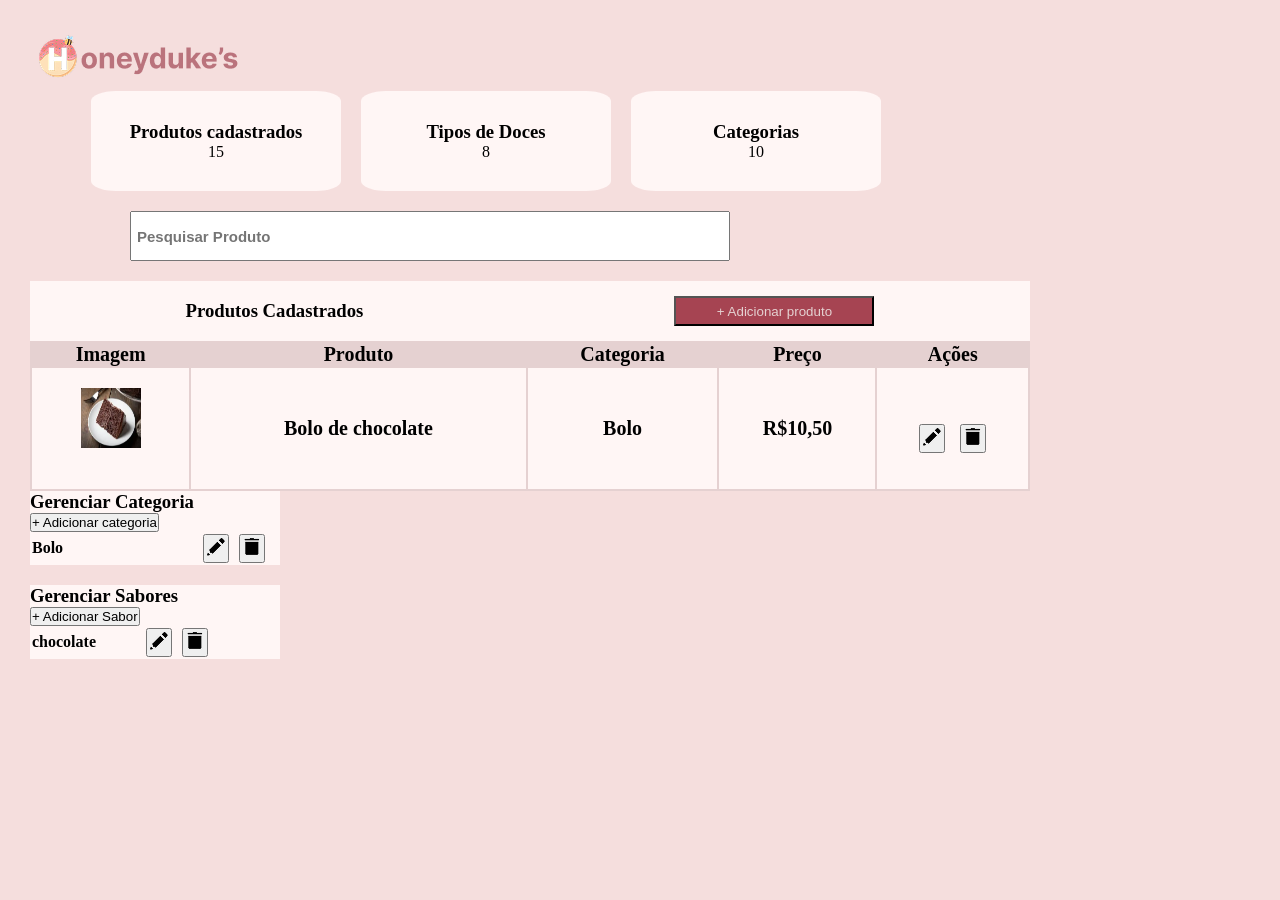
==== index.html @ af279dc4 "Fazendo a tela principal" ====
<!DOCTYPE html>
<html lang="pt_BR">
<head>
    <meta charset="UTF-8">
    <meta name="viewport" content="width=device-width, initial-scale=1.0">
    <title>Doceria-ADM</title>
    <link rel="stylesheet" href="./css/reset.css">
    <link rel="stylesheet" href="./css/style.css">
    <script src="./js/main.js" defer></script>
</head>
<body>
    <header>
        <img src="./img/logo.png" alt="logo_da_loja" class="logo">
    </header>
    <main id="main">

        <div class="container-principal" id="container-principal">

            <div class="card-informacao" id="card-informacao">

                <h3 id="produtos">Produtos cadastrados</h3>

                <span id="qtde-cadastrada">15</span>

            </div>


            <div class="card-informacao" id="card-informacao">

                <h3 id="tipo-doce">Tipos de Doces</h3>

                <span id="qtde-cadastrada">8</span>

            </div>


            <div class="card-informacao" id="card-informacao">

                <h3 id="categoria">Categorias</h3>

                <span id="qtde-cadastrada">10</span>

            </div>

        </div>


        <div class="pesquisa">

            <input type="search" id="doce-pesquisado" class="doce-pesquisado" placeholder="Pesquisar Produto">
       
        </div>
    

        <div class="tabela-produtos">

            <div class="topo-tabela">

                <h3>Produtos Cadastrados</h3>

                <button id="adicionar-produto" class="adicionar-produto">+ Adicionar produto</button>
            
            </div>

            <!---Aqui eu estou fazendo a tabela principal-->
            <div id="tabela-itens" class="tabela-itens">
                <table class="descricao-tabela">
                    <thead>
                        <th scope="col">Imagem</th>
                        <th scope="col">Produto</th>
                        <th scope="col">Categoria</th>
                        <th scope="col">Preço</th>
                        <th scope="col">Ações</th>

                    </thead>
                    <tbody class="itens">
                        <td id="img" class="imagem-doce"><img src="./img/bolo.webp" alt="doces"></td>
                        <td id="nome-produto">Bolo de chocolate</td>
                        <td id="categoria">Bolo</td>
                        <td id="preco">R$10,50</td>
                        <td id="acao" class="btn">
                            <button id="editar"><img src="./img/lapis.png" alt="lapis-para-editar"></button>
                            <button id="deletar"><img src="./img/lixo.png" alt="lixeira-para-deletar"></button>
                        </td>
                    </tbody>
                
                </table>
            </div>

        </div>

        <!---Aqui eu estou fazendo a tabela de categorias-->
        <div class="container-categoria">
            <h3>Gerenciar Categoria</h3>
            <button id="adicionar-categoria" class="adicionar-categoria">+ Adicionar categoria</button>
            <table class="tabela-categoria">
                <tbody class="categoria-itens">
                    <td id="categoria" class="categoria">Bolo</td>
                    <td id="acao-categoria" class="acao-categoria">
                        <div class="btn-categoria">
                            <button id="editar-categoria"><img src="./img/lapis.png" alt="lapis-para-editar"></button>
                            <button id="deletar-categoria"><img src="./img/lixo.png" alt="lixeira-para-deletar"></button>
                        </div>
                    </td>
                </tbody>
            </table>


        </div>



        <!---Aqui eu estou fazendo a tabela de doces-->
        <div class="container-sabor">
            <h3>Gerenciar Sabores</h3>
            <button id="adicionar-sabor" class="adicionar-sabor">+ Adicionar Sabor</button>
            <table class="tabela-sabor">
                <tbody class="sabor-itens">
                    <td id="sabor" class="sabor">chocolate</td>
                    <td id="acao-sabor" class="acao-sabor">
                        <div class="btn-sabor">
                            <button id="editar-sabor"><img src="./img/lapis.png" alt="lapis-para-editar"></button>
                            <button id="deletar-sabor"><img src="./img/lixo.png" alt="lixeira-para-deletar"></button>
                        </div>
                    </td>
                </tbody>
            </table>


        </div>


    </main>
    
</body>
</html>
---- css/style.css ----
body{
    padding: 30px;
    background-color: #F5DEDD;
}


.container-principal{
    display: flex;
    gap: 20px;
    margin-left: 5%;
}

.card-informacao{
    display: flex;
    flex-direction: column;
    justify-content: center;
    align-items: center;
    background-color: #FFF6F5;
    border-radius: 10%;
    width: 250px;
    height: 100px;
}

.pesquisa{
    margin-top: 20px;
    display: flex;
    align-items: center;
    justify-content: center;
    width: 800px;
    gap: 20px;
    padding-bottom:20px ;
}

.doce-pesquisado{
    display: flex;
    font-size: 15px;
    font-weight: bold;
    color: #C78E89;
    padding: 5px;
    width: 600px;
    height: 50px;
}

.adicionar-produto{
    width: 200px;
    height: 30px;
    color: #E5D1D1;
    background-color: #A64452;
}

.tabela-produtos{
    display: flex;
    flex-direction: column;
    
    width: 1000px;
    height: auto;
    background-color: #FFF6F5;
}

.topo-tabela{
    display: flex;
    align-items: center;
    justify-content: space-around;
    width: 100%;
    height: 60px;
    
}

.descricao-tabela{
    width: 100%;
    font-size: 20px;
    font-weight: bold;
    justify-content: center;
    background-color: #E5D1D1;
}

.imagem-doce{
    display: flex;
    align-items: center;
    justify-content: center;
    width: 100%;
    height: 100px;
    
}

.imagem-doce img{
    width: 60px;
    height: 60px;
}

.itens{
    text-align: center;
    justify-content: center;
    background-color: #FFF6F5;
}

.btn{
    display: flex;
    justify-content: center;
    gap: 15px;
    align-items: center;
    height: 100px;

}

.container-categoria{
    background-color: #FFF6F5;
    width: 250px;
    height: auto;
}

.tabela-categoria{
    width: 100%;
    display: flex;
    flex-direction: column;
}

.categoria-itens{
    width: 100%;
    display: flex;
}

.categoria{
    padding-right: 100px;
    font-weight: bold;
}

.btn-categoria{
    width: 100px;
    display: flex;
    justify-content: end;
    gap: 10px;
}


/* vou separar os css */

.container-sabor{
    margin-top: 20px;
    background-color: #FFF6F5;
    width: 250px;
    height: auto;
}

.tabela-sabor{
    width: 100%;
    display: flex;
    flex-direction: column;
}

.sabor-itens{
    width: 100%;
    display: flex;
}

.sabor{
    padding-right: 100px;
    font-weight: bold;
}

.btn-sabor{
    width: 10px;
    display: flex;
    justify-content: end;
    gap: 10px;
}
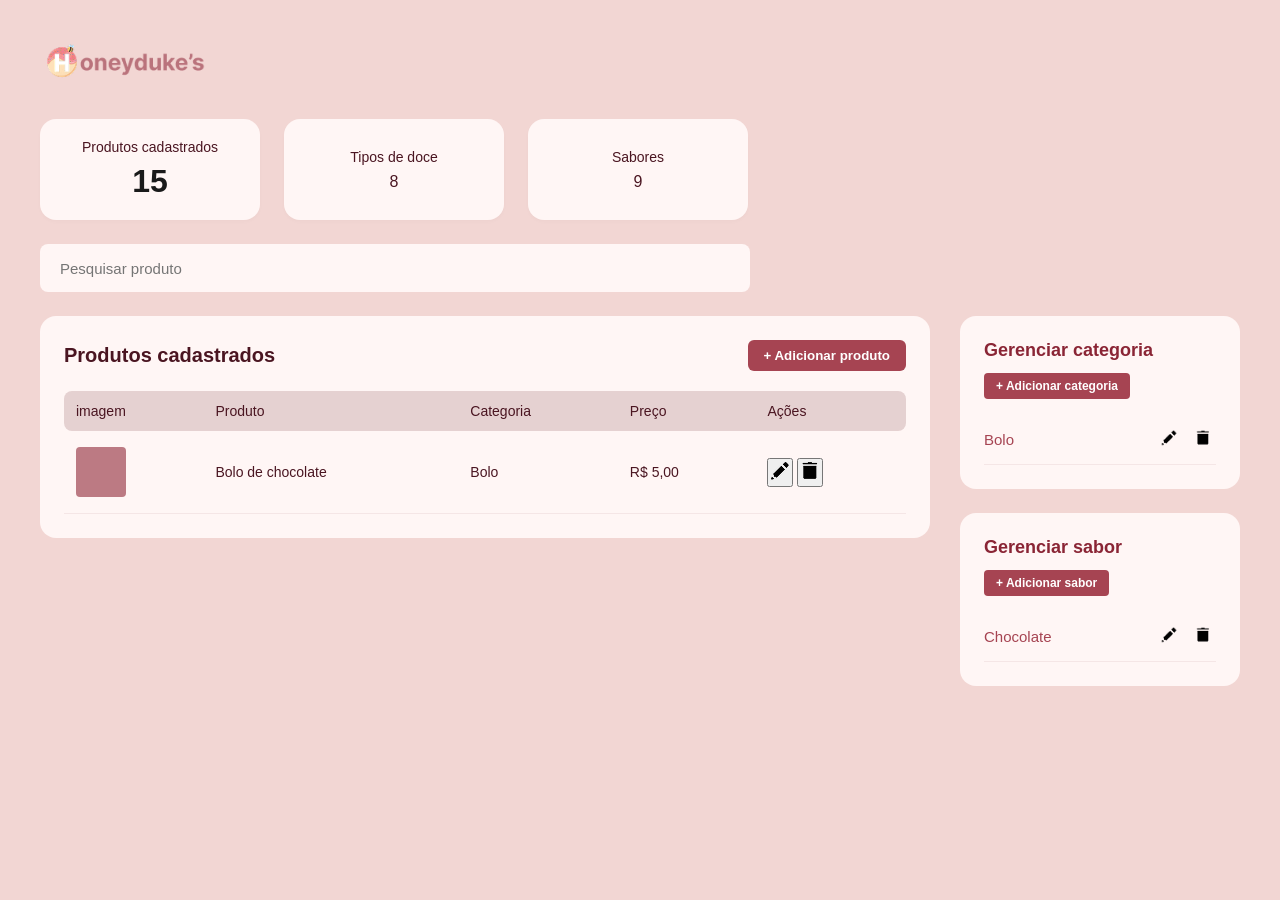
==== commit f1cecd03: "Estilizando a tela principal" ====
--- a/index.html
+++ b/index.html
@@ -12,125 +12,93 @@
     <header>
         <img src="./img/logo.png" alt="logo_da_loja" class="logo">
     </header>
+    
     <main id="main">
+        <div class="container-principal">
+            <div class="card-informacao">
+                <h3>Produtos cadastrados</h3>
+                <span id="qtde-cadastrada" class="qtde-cadastrada">15</span>
+            </div>
+            <div class="card-informacao">
+                <h3>Tipos de doce</h3>
+                <span id="qtde-tipos" class="qtde-categoria">8</span>
+            </div>
+            <div class="card-informacao">
+                <h3>Sabores</h3>
+                <span id="qtde-sabores" class="qtde-sabor">9</span>
+            </div>
+        </div>
 
-        <div class="container-principal" id="container-principal">
+        <div class="pesquisa">
+            <input type="search" id="doce-pesquisado" class="doce-pesquisado" placeholder="Pesquisar produto">
+        </div>
+        
+        <div class="conteudo-layout">
+            
+            <div class="tabela-produtos">
 
-            <div class="card-informacao" id="card-informacao">
+                <div class="topo-tabela">
+                    <h3>Produtos cadastrados</h3>
+                    <button class="adicionar-produto">+ Adicionar produto</button>
+                </div>
 
-                <h3 id="produtos">Produtos cadastrados</h3>
-
-                <span id="qtde-cadastrada">15</span>
-
+                <div class="tabela-itens">
+                    <table class="descricao-tabela">
+                        <thead>
+                            <tr>
+                                <th scope="col">imagem</th>
+                                <th scope="col">Produto</th>
+                                <th scope="col">Categoria</th>
+                                <th scope="col">Preço</th>
+                                <th scope="col">Ações</th>
+                            </tr>
+                        </thead>
+                        <tbody>
+                            <tr class="itens">
+                                <td class="imagem-doce"><div class="placeholder-img"></div></td>
+                                <td class="nome-produto">Bolo de chocolate</td>
+                                <td class="categoria-td">Bolo</td>
+                                <td class="preco">R$ 5,00</td>
+                                <td class="btn">
+                                    <button id="editar-doce"><img src="./img/lapis.png" alt="editar"></button>
+                                    <button id="deletar-doce"><img src="./img/lixo.png" alt="deletar"></button>
+                                </td>
+                            </tr>
+                        </tbody>
+                    </table>
+                </div>
             </div>
 
+            <div class="barra-lateral">
+                
+                <div class="card-gerenciar">
+                    <h3>Gerenciar categoria</h3>
+                    <button class="btn-adicionar-mini" id="adicionar-categoria">+ Adicionar categoria</button>
+                    <ul class="lista-gerenciar">
+                        <li>
+                            <span>Bolo</span>
+                            <div class="acoes-mini">
+                                <button id="editar-categoria"><img src="./img/lapis.png" alt="editar"></button>
+                                <button id="deletar-categoria"><img src="./img/lixo.png" alt="deletar"></button>
+                            </div>
+                        </li>
+                    </ul>
+                </div>
 
-            <div class="card-informacao" id="card-informacao">
+                <div class="card-gerenciar" id="card-sabor">
+                    <h3>Gerenciar sabor</h3>
+                    <button class="btn-adicionar-mini" id="adicionar-sabor">+ Adicionar sabor</button>
+                    <ul class="lista-gerenciar">
+                        <li>
+                            <span>Chocolate</span>
+                            <div class="acoes-mini">
+                                <button id="editar-sabor"><img src="./img/lapis.png" alt="editar"></button>
+                                <button id="deletar-sabor"><img src="./img/lixo.png" alt="deletar"></button>
+                            </div>
+                        </li>
+                    </ul>
+                </div>
 
-                <h3 id="tipo-doce">Tipos de Doces</h3>
-
-                <span id="qtde-cadastrada">8</span>
-
-            </div>
-
-
-            <div class="card-informacao" id="card-informacao">
-
-                <h3 id="categoria">Categorias</h3>
-
-                <span id="qtde-cadastrada">10</span>
-
-            </div>
-
-        </div>
-
-
-        <div class="pesquisa">
-
-            <input type="search" id="doce-pesquisado" class="doce-pesquisado" placeholder="Pesquisar Produto">
-       
-        </div>
-    
-
-        <div class="tabela-produtos">
-
-            <div class="topo-tabela">
-
-                <h3>Produtos Cadastrados</h3>
-
-                <button id="adicionar-produto" class="adicionar-produto">+ Adicionar produto</button>
-            
-            </div>
-
-            <!---Aqui eu estou fazendo a tabela principal-->
-            <div id="tabela-itens" class="tabela-itens">
-                <table class="descricao-tabela">
-                    <thead>
-                        <th scope="col">Imagem</th>
-                        <th scope="col">Produto</th>
-                        <th scope="col">Categoria</th>
-                        <th scope="col">Preço</th>
-                        <th scope="col">Ações</th>
-
-                    </thead>
-                    <tbody class="itens">
-                        <td id="img" class="imagem-doce"><img src="./img/bolo.webp" alt="doces"></td>
-                        <td id="nome-produto">Bolo de chocolate</td>
-                        <td id="categoria">Bolo</td>
-                        <td id="preco">R$10,50</td>
-                        <td id="acao" class="btn">
-                            <button id="editar"><img src="./img/lapis.png" alt="lapis-para-editar"></button>
-                            <button id="deletar"><img src="./img/lixo.png" alt="lixeira-para-deletar"></button>
-                        </td>
-                    </tbody>
-                
-                </table>
-            </div>
-
-        </div>
-
-        <!---Aqui eu estou fazendo a tabela de categorias-->
-        <div class="container-categoria">
-            <h3>Gerenciar Categoria</h3>
-            <button id="adicionar-categoria" class="adicionar-categoria">+ Adicionar categoria</button>
-            <table class="tabela-categoria">
-                <tbody class="categoria-itens">
-                    <td id="categoria" class="categoria">Bolo</td>
-                    <td id="acao-categoria" class="acao-categoria">
-                        <div class="btn-categoria">
-                            <button id="editar-categoria"><img src="./img/lapis.png" alt="lapis-para-editar"></button>
-                            <button id="deletar-categoria"><img src="./img/lixo.png" alt="lixeira-para-deletar"></button>
-                        </div>
-                    </td>
-                </tbody>
-            </table>
-
-
-        </div>
-
-
-
-        <!---Aqui eu estou fazendo a tabela de doces-->
-        <div class="container-sabor">
-            <h3>Gerenciar Sabores</h3>
-            <button id="adicionar-sabor" class="adicionar-sabor">+ Adicionar Sabor</button>
-            <table class="tabela-sabor">
-                <tbody class="sabor-itens">
-                    <td id="sabor" class="sabor">chocolate</td>
-                    <td id="acao-sabor" class="acao-sabor">
-                        <div class="btn-sabor">
-                            <button id="editar-sabor"><img src="./img/lapis.png" alt="lapis-para-editar"></button>
-                            <button id="deletar-sabor"><img src="./img/lixo.png" alt="lixeira-para-deletar"></button>
-                        </div>
-                    </td>
-                </tbody>
-            </table>
-
-
-        </div>
-
-
-    </main>
-    
+            </div> </div> </main>
 </body>
 </html>
--- a/css/style.css
+++ b/css/style.css
@@ -1,166 +1,211 @@
-body{
-    padding: 30px;
-    background-color: #F5DEDD;
-}
-
-
-.container-principal{
-    display: flex;
-    gap: 20px;
-    margin-left: 5%;
-}
-
-.card-informacao{
+/* Configurações Gerais e Tipografia */
+body {
+    padding: 40px;
+    background-color: #F2D6D3;
+    font-family: sans-serif; 
+    color: #4A1521; 
+}
+
+.logo {
+    margin-bottom: 30px;
+    height: 45px;
+}
+
+
+.container-principal {
+    display: flex;
+    gap: 24px;
+    margin-bottom: 24px;
+}
+
+.card-informacao {
     display: flex;
     flex-direction: column;
     justify-content: center;
     align-items: center;
     background-color: #FFF6F5;
-    border-radius: 10%;
-    width: 250px;
-    height: 100px;
-}
-
-.pesquisa{
-    margin-top: 20px;
+    border-radius: 16px;
+    width: 220px;
+    padding: 20px;
+    box-shadow: 0px 2px 4px rgba(0,0,0,0.02);
+}
+
+.card-informacao h3 {
+    font-size: 14px;
+    color: #4A1521;
+    margin-bottom: 8px;
+    font-weight: 500;
+}
+
+.card-informacao .qtde-cadastrada {
+    font-size: 32px;
+    font-weight: bold;
+    color: #1A1A1A;
+}
+
+
+.pesquisa {
+    margin-bottom: 24px;
+}
+
+.doce-pesquisado {
+    font-size: 15px;
+    color: #C78E89;
+    padding: 12px 20px;
+    width: 100%;
+    max-width: 710px;
+    height: 48px;
+    border: none;
+    border-radius: 8px;
+    background-color: #FFF6F5;
+    box-sizing: border-box;
+}
+
+
+.conteudo-layout {
+    display: flex;
+    gap: 30px;
+    align-items: flex-start;
+}
+
+
+.tabela-produtos {
+    flex: 1;
+    background-color: #FFF6F5;
+    border-radius: 16px;
+    padding: 24px;
+    box-sizing: border-box;
+}
+
+.topo-tabela {
     display: flex;
     align-items: center;
-    justify-content: center;
-    width: 800px;
-    gap: 20px;
-    padding-bottom:20px ;
-}
-
-.doce-pesquisado{
-    display: flex;
+    justify-content: space-between;
+    margin-bottom: 20px;
+}
+
+.topo-tabela h3 {
+    font-size: 20px;
+    font-weight: bold;
+    color: #4A1521;
+}
+
+
+.adicionar-produto {
+    padding: 8px 16px;
+    color: #FFFFFF;
+    background-color: #A64452;
+    border: none;
+    border-radius: 6px;
+    font-weight: bold;
+    cursor: pointer;
+}
+
+
+.descricao-tabela {
+    width: 100%;
+    border-collapse: collapse;
+}
+
+.descricao-tabela thead th {
+    background-color: #E5D1D1;
+    color: #4A1521;
+    text-align: left;
+    padding: 12px;
+    font-size: 14px;
+    font-weight: 500;
+}
+
+.descricao-tabela thead th:first-child {
+    border-top-left-radius: 8px;
+    border-bottom-left-radius: 8px;
+}
+.descricao-tabela thead th:last-child {
+    border-top-right-radius: 8px;
+    border-bottom-right-radius: 8px;
+}
+
+.itens td {
+    padding: 16px 12px;
+    border-bottom: 1px solid #F5E6E6;
+    color: #4A1521;
+    font-size: 14px;
+    vertical-align: middle;
+}
+
+
+.placeholder-img {
+    width: 50px;
+    height: 50px;
+    background-color: #BC7A83;
+    border-radius: 4px;
+}
+
+
+.btn-acao, .acoes-mini button {
+    background: none;
+    border: none;
+    cursor: pointer;
+    padding: 4px;
+}
+
+.btn-acao img, .acoes-mini img {
+    width: 18px;
+    height: 18px;
+}
+
+
+.barra-lateral {
+    display: flex;
+    flex-direction: column;
+    gap: 24px;
+    width: 280px;
+}
+
+.card-gerenciar {
+    background-color: #FFF6F5;
+    border-radius: 16px;
+    padding: 24px;
+    box-sizing: border-box;
+}
+
+.card-gerenciar h3 {
+    font-size: 18px;
+    color: #8A2535;
+    font-weight: bold;
+    margin-bottom: 12px;
+}
+
+.btn-adicionar-mini {
+    background-color: #A64452;
+    color: white;
+    border: none;
+    padding: 6px 12px;
+    border-radius: 4px;
+    font-size: 12px;
+    font-weight: bold;
+    cursor: pointer;
+    margin-bottom: 16px;
+}
+
+
+.lista-gerenciar {
+    list-style: none;
+    padding: 0;
+    margin: 0;
+}
+
+.lista-gerenciar li {
+    display: flex;
+    justify-content: space-between;
+    align-items: center;
+    padding: 10px 0;
+    border-bottom: 1px solid #F5E6E6;
+    color: #A64452;
     font-size: 15px;
-    font-weight: bold;
-    color: #C78E89;
-    padding: 5px;
-    width: 600px;
-    height: 50px;
-}
-
-.adicionar-produto{
-    width: 200px;
-    height: 30px;
-    color: #E5D1D1;
-    background-color: #A64452;
-}
-
-.tabela-produtos{
-    display: flex;
-    flex-direction: column;
-    
-    width: 1000px;
-    height: auto;
-    background-color: #FFF6F5;
-}
-
-.topo-tabela{
-    display: flex;
-    align-items: center;
-    justify-content: space-around;
-    width: 100%;
-    height: 60px;
-    
-}
-
-.descricao-tabela{
-    width: 100%;
-    font-size: 20px;
-    font-weight: bold;
-    justify-content: center;
-    background-color: #E5D1D1;
-}
-
-.imagem-doce{
-    display: flex;
-    align-items: center;
-    justify-content: center;
-    width: 100%;
-    height: 100px;
-    
-}
-
-.imagem-doce img{
-    width: 60px;
-    height: 60px;
-}
-
-.itens{
-    text-align: center;
-    justify-content: center;
-    background-color: #FFF6F5;
-}
-
-.btn{
-    display: flex;
-    justify-content: center;
-    gap: 15px;
-    align-items: center;
-    height: 100px;
-
-}
-
-.container-categoria{
-    background-color: #FFF6F5;
-    width: 250px;
-    height: auto;
-}
-
-.tabela-categoria{
-    width: 100%;
-    display: flex;
-    flex-direction: column;
-}
-
-.categoria-itens{
-    width: 100%;
-    display: flex;
-}
-
-.categoria{
-    padding-right: 100px;
-    font-weight: bold;
-}
-
-.btn-categoria{
-    width: 100px;
-    display: flex;
-    justify-content: end;
-    gap: 10px;
-}
-
-
-/* vou separar os css */
-
-.container-sabor{
-    margin-top: 20px;
-    background-color: #FFF6F5;
-    width: 250px;
-    height: auto;
-}
-
-.tabela-sabor{
-    width: 100%;
-    display: flex;
-    flex-direction: column;
-}
-
-.sabor-itens{
-    width: 100%;
-    display: flex;
-}
-
-.sabor{
-    padding-right: 100px;
-    font-weight: bold;
-}
-
-.btn-sabor{
-    width: 10px;
-    display: flex;
-    justify-content: end;
-    gap: 10px;
+}
+
+.acoes-mini {
+    display: flex;
+    gap: 8px;
 }
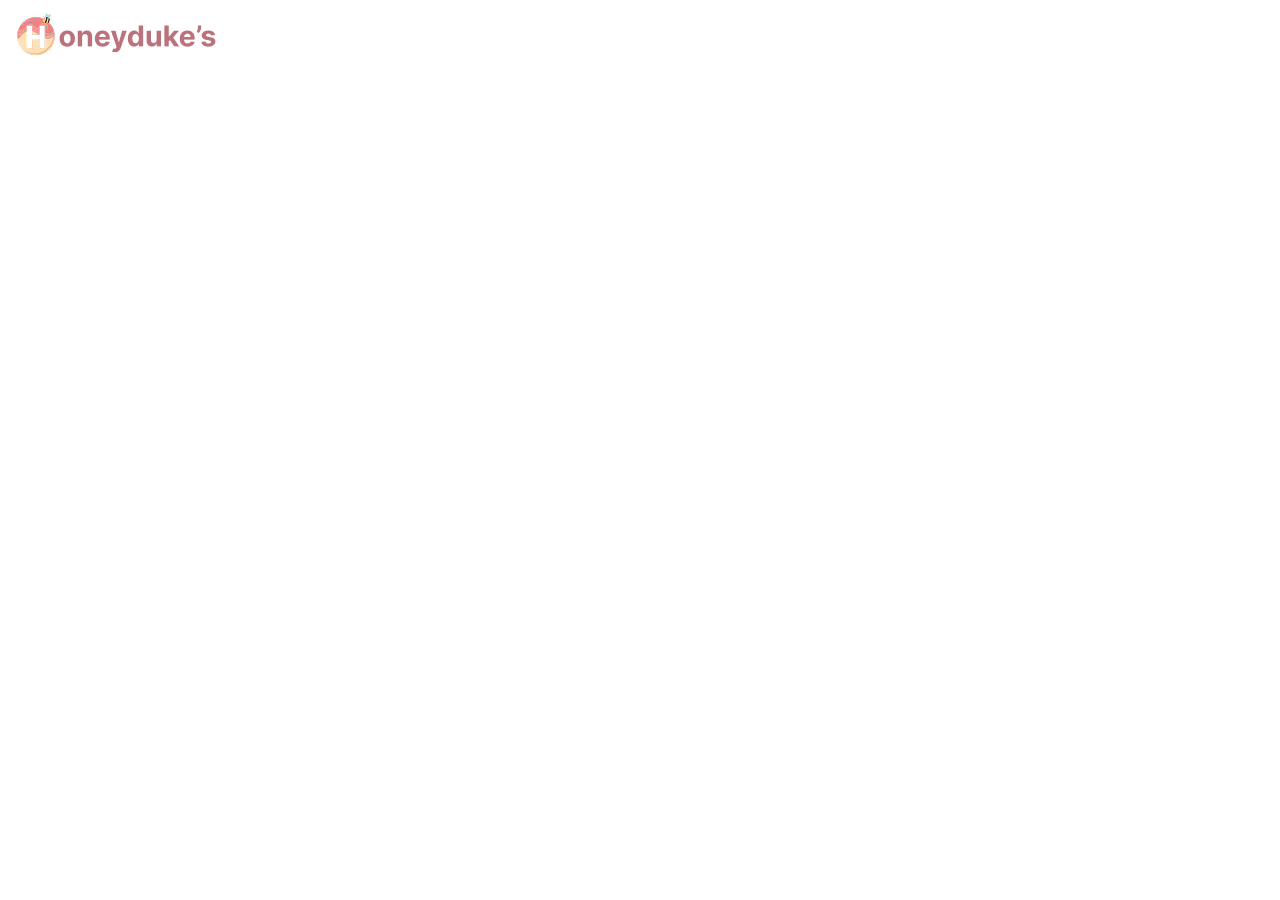
==== commit fb48ad49: "teste" ====
--- a/index.html
+++ b/index.html
@@ -1,104 +1,17 @@
 <!DOCTYPE html>
-<html lang="pt_BR">
+<html lang="pt-BR">
 <head>
     <meta charset="UTF-8">
     <meta name="viewport" content="width=device-width, initial-scale=1.0">
     <title>Doceria-ADM</title>
-    <link rel="stylesheet" href="./css/reset.css">
-    <link rel="stylesheet" href="./css/style.css">
-    <script src="./js/main.js" defer></script>
 </head>
 <body>
     <header>
-        <img src="./img/logo.png" alt="logo_da_loja" class="logo">
+        <img src="./img/logo.png" alt="logo">
     </header>
-    
-    <main id="main">
-        <div class="container-principal">
-            <div class="card-informacao">
-                <h3>Produtos cadastrados</h3>
-                <span id="qtde-cadastrada" class="qtde-cadastrada">15</span>
-            </div>
-            <div class="card-informacao">
-                <h3>Tipos de doce</h3>
-                <span id="qtde-tipos" class="qtde-categoria">8</span>
-            </div>
-            <div class="card-informacao">
-                <h3>Sabores</h3>
-                <span id="qtde-sabores" class="qtde-sabor">9</span>
-            </div>
-        </div>
+    <main>
 
-        <div class="pesquisa">
-            <input type="search" id="doce-pesquisado" class="doce-pesquisado" placeholder="Pesquisar produto">
-        </div>
         
-        <div class="conteudo-layout">
-            
-            <div class="tabela-produtos">
-
-                <div class="topo-tabela">
-                    <h3>Produtos cadastrados</h3>
-                    <button class="adicionar-produto">+ Adicionar produto</button>
-                </div>
-
-                <div class="tabela-itens">
-                    <table class="descricao-tabela">
-                        <thead>
-                            <tr>
-                                <th scope="col">imagem</th>
-                                <th scope="col">Produto</th>
-                                <th scope="col">Categoria</th>
-                                <th scope="col">Preço</th>
-                                <th scope="col">Ações</th>
-                            </tr>
-                        </thead>
-                        <tbody>
-                            <tr class="itens">
-                                <td class="imagem-doce"><div class="placeholder-img"></div></td>
-                                <td class="nome-produto">Bolo de chocolate</td>
-                                <td class="categoria-td">Bolo</td>
-                                <td class="preco">R$ 5,00</td>
-                                <td class="btn">
-                                    <button id="editar-doce"><img src="./img/lapis.png" alt="editar"></button>
-                                    <button id="deletar-doce"><img src="./img/lixo.png" alt="deletar"></button>
-                                </td>
-                            </tr>
-                        </tbody>
-                    </table>
-                </div>
-            </div>
-
-            <div class="barra-lateral">
-                
-                <div class="card-gerenciar">
-                    <h3>Gerenciar categoria</h3>
-                    <button class="btn-adicionar-mini" id="adicionar-categoria">+ Adicionar categoria</button>
-                    <ul class="lista-gerenciar">
-                        <li>
-                            <span>Bolo</span>
-                            <div class="acoes-mini">
-                                <button id="editar-categoria"><img src="./img/lapis.png" alt="editar"></button>
-                                <button id="deletar-categoria"><img src="./img/lixo.png" alt="deletar"></button>
-                            </div>
-                        </li>
-                    </ul>
-                </div>
-
-                <div class="card-gerenciar" id="card-sabor">
-                    <h3>Gerenciar sabor</h3>
-                    <button class="btn-adicionar-mini" id="adicionar-sabor">+ Adicionar sabor</button>
-                    <ul class="lista-gerenciar">
-                        <li>
-                            <span>Chocolate</span>
-                            <div class="acoes-mini">
-                                <button id="editar-sabor"><img src="./img/lapis.png" alt="editar"></button>
-                                <button id="deletar-sabor"><img src="./img/lixo.png" alt="deletar"></button>
-                            </div>
-                        </li>
-                    </ul>
-                </div>
-
-            </div> </div> </main>
+    </main>
 </body>
 </html>
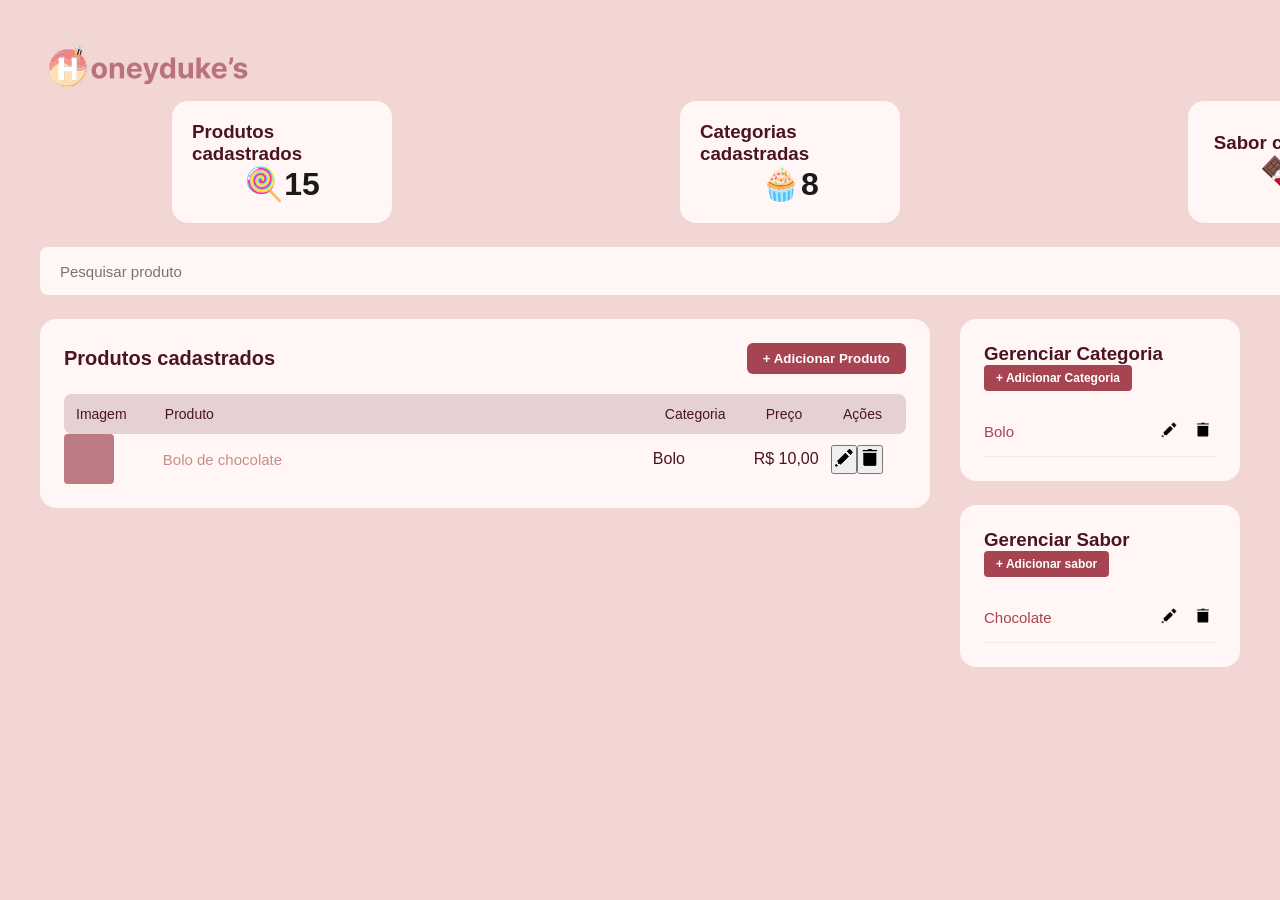
==== commit 1b325a8e: "Passando todas as telas para o arquivo pages do js" ====
--- a/index.html
+++ b/index.html
@@ -1,17 +1,23 @@
 <!DOCTYPE html>
 <html lang="pt-BR">
+
 <head>
     <meta charset="UTF-8">
     <meta name="viewport" content="width=device-width, initial-scale=1.0">
     <title>Doceria-ADM</title>
+    <link rel="stylesheet" href="./css/reset.css">
+    <link rel="stylesheet" href="./css/style.css">
+    <script src="./js/main.js" defer type="module"></script>
 </head>
+
 <body>
     <header>
         <img src="./img/logo.png" alt="logo">
     </header>
-    <main>
 
-        
+    <main id="main">
+
     </main>
+
 </body>
 </html>
--- a/css/style.css
+++ b/css/style.css
@@ -0,0 +1,257 @@
+body {
+    padding: 40px;
+    background-color: #F2D6D3;
+    font-family: sans-serif; 
+    color: #4A1521; 
+}
+
+.logo {
+    margin-bottom: 30px;
+    height: 45px;
+}
+
+.container-principal {
+    display: flex;
+    gap: 24px;
+    width: 1500px;
+    margin-bottom: 24px;
+    justify-content: space-around;
+}
+
+.card-informacao-doce,
+.card-informacao-categoria,
+.card-informacao-sabor {
+    display: flex;
+    flex-direction: column;
+    justify-content: center;
+    align-items: center;
+    background-color: #FFF6F5;
+    border-radius: 16px;
+    width: 220px;
+    padding: 20px;
+    box-shadow: 0px 2px 4px rgba(0,0,0,0.02);
+}
+
+.card-informacao h3 {
+    font-size: 14px;
+    color: #4A1521;
+    margin-bottom: 8px;
+    font-weight: 500;
+}
+
+.card-informacao,
+.qtde-cadastrada,
+.qtde-categoria,
+.qtde-sabor {
+    font-size: 32px;
+    font-weight: bold;
+    color: #1A1A1A;
+}
+
+
+.pesquisa {
+    margin-bottom: 24px;
+}
+
+.doce-pesquisado {
+    font-size: 15px;
+    color: #C78E89;
+    padding: 12px 20px;
+    width: 1520px;
+    height: 48px;
+    border: none;
+    border-radius: 8px;
+    background-color: #FFF6F5;
+    box-sizing: border-box;
+}
+
+
+.conteudo-layout {
+    display: flex;
+    gap: 30px;
+    align-items: flex-start;
+}
+
+
+.tabela-produtos {
+    flex: 1;
+    background-color: #FFF6F5;
+    border-radius: 16px;
+    padding: 24px;
+    box-sizing: border-box;
+}
+
+.topo-tabela {
+    display: flex;
+    align-items: center;
+    justify-content: space-between;
+    margin-bottom: 20px;
+}
+
+.topo-tabela h3 {
+    font-size: 20px;
+    font-weight: bold;
+    color: #4A1521;
+}
+
+
+.adicionar-produto {
+    padding: 8px 16px;
+    color: #FFFFFF;
+    background-color: #A64452;
+    border: none;
+    border-radius: 6px;
+    font-weight: bold;
+    cursor: pointer;
+}
+
+
+.descricao-tabela {
+    width: 100%;
+    border-collapse: collapse;
+}
+
+.descricao-tabela thead th {
+    background-color: #E5D1D1;
+    color: #4A1521;
+    text-align: left;
+    padding: 12px;
+    font-size: 14px;
+    font-weight: 500;
+}
+
+.descricao-tabela thead th:first-child {
+    border-top-left-radius: 8px;
+    border-bottom-left-radius: 8px;
+}
+.descricao-tabela thead th:last-child {
+    border-top-right-radius: 8px;
+    border-bottom-right-radius: 8px;
+}
+
+.itens td {
+    padding: 16px 12px;
+    border-bottom: 1px solid #F5E6E6;
+    color: #4A1521;
+    font-size: 14px;
+    vertical-align: middle;
+}
+
+
+.placeholder-img {
+    width: 50px;
+    height: 50px;
+    background-color: #BC7A83;
+    border-radius: 4px;
+}
+
+
+.btn-acao, .acoes-mini button {
+    background: none;
+    border: none;
+    cursor: pointer;
+    padding: 4px;
+}
+
+.btn-acao img, .acoes-mini img {
+    width: 18px;
+    height: 18px;
+}
+
+
+.barra-lateral {
+    display: flex;
+    flex-direction: column;
+    gap: 24px;
+    width: 280px;
+}
+
+.card-gerenciar-categoria,
+.card-gerenciar-sabor {
+    background-color: #FFF6F5;
+    border-radius: 16px;
+    padding: 24px;
+    box-sizing: border-box;
+}
+
+.card-gerenciar h3 {
+    font-size: 18px;
+    color: #8A2535;
+    font-weight: bold;
+    margin-bottom: 12px;
+}
+
+.btn-adicionar-mini {
+    background-color: #A64452;
+    color: white;
+    border: none;
+    padding: 6px 12px;
+    border-radius: 4px;
+    font-size: 12px;
+    font-weight: bold;
+    cursor: pointer;
+    margin-bottom: 16px;
+}
+
+
+.lista-gerenciar {
+    list-style: none;
+    padding: 0;
+    margin: 0;
+}
+
+.lista-gerenciar li {
+    display: flex;
+    justify-content: space-between;
+    align-items: center;
+    padding: 10px 0;
+    border-bottom: 1px solid #F5E6E6;
+    color: #A64452;
+    font-size: 15px;
+}
+
+.acoes-mini {
+    display: flex;
+    gap: 8px;
+}
+
+
+.container-cadastro{
+    display: flex;
+    flex-direction: column;
+    gap: 20px;
+}
+.nome-produto{
+    width: 500px;
+    height: 40px;
+    color: #C78E89;
+    font-size: 15px;
+    padding-left: 10px;
+}
+
+.caixa-btn{
+    display: flex;
+    width: 400px;
+    height: 200px;
+    gap: 20px;
+}
+
+
+.padronizar-btn{
+    width: 200px;
+    gap: 10px;
+    height: 40px;
+    color: #FFF6F5;
+    font-weight: bold;
+    background-color: #A64452;
+}
+
+.preco-produto{
+    width: 500px;
+    height: 40px;
+    color: #C78E89;
+    font-size: 15px;
+    padding-left: 10px;
+}
+
+
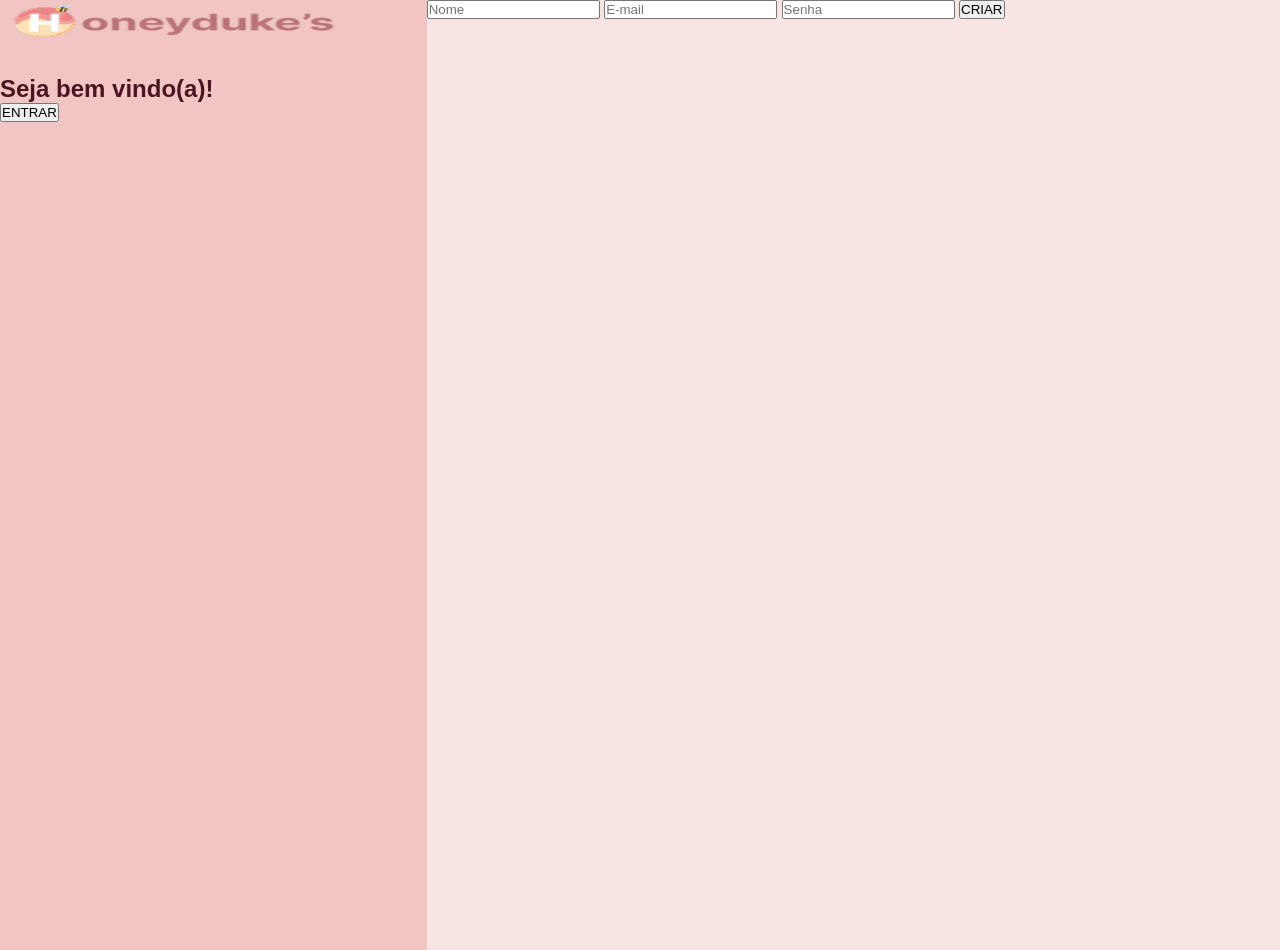
==== commit 4c87a4bf: "Começando a tela de login" ====
--- a/index.html
+++ b/index.html
@@ -7,15 +7,35 @@
     <title>Doceria-ADM</title>
     <link rel="stylesheet" href="./css/reset.css">
     <link rel="stylesheet" href="./css/style.css">
-    <script src="./js/main.js" defer type="module"></script>
+    <!-- <script src="./js/main.js" defer type="module"></script> -->
 </head>
 
-<body>
-    <header>
-        <img src="./img/logo.png" alt="logo">
+<body class="body">
+    <header id="header">
     </header>
+    
+    <main id="main">
+        
+        <div class="padronizar-tela-login">
+            <div class="containerLogar" id="logar">
+                <img src="./img/logo.png" alt="logo" class="logo">
+                <div class="guardarItens">
+                    <h2>Seja bem vindo(a)!</h2>
+                    <button class="btn-login" id="btn-logar">ENTRAR</button>
+                </div>
+            </div>
+    
+            <div class="containerCadastrar" id="cadastrar">
+                <div class="guardarCadastro">
+                    <input type="text" placeholder="Nome" class="inputCadastro">
+                    <input type="email" placeholder="E-mail" class="inputCadastro">
+                    <input type="password" placeholder="Senha" class="inputCadastro">
+                    <button id="criarCadastro" class="btn-login">CRIAR</button>
+                </div>
+    
+            </div>
 
-    <main id="main">
+        </div>
 
     </main>
 
--- a/css/style.css
+++ b/css/style.css
@@ -1,13 +1,15 @@
 body {
-    padding: 40px;
+    /* padding: 40px;       utilizar somente quando for fazer as outras telas sem ser a de login */
     background-color: #F2D6D3;
     font-family: sans-serif; 
     color: #4A1521; 
 }
 
+
 .logo {
     margin-bottom: 30px;
     height: 45px;
+    z-index: 1;
 }
 
 .container-principal {
@@ -137,21 +139,46 @@
     vertical-align: middle;
 }
 
-
-.placeholder-img {
-    width: 50px;
-    height: 50px;
+.acoes-tabela {
+    display: flex;
+    gap: 10px;
+
+}
+
+
+
+.btn-acao{
+    position: relative;
+    top: -20px;
+    flex-direction: column-reverse;
+    padding: 4px;
+}
+
+
+
+.imagem-doce{
+    display: flex;
+    justify-content: center;
+    align-items: center;
+    height: 100px;
+    width: 100px;
+}
+
+.nome-doce,
+.categoria-td,
+.preco {
+    font-size: 20px;
+    font-weight: bold;
+}
+
+.imagem-tabela{
+    width: 80%;
+    height: 80%;
     background-color: #BC7A83;
     border-radius: 4px;
 }
 
 
-.btn-acao, .acoes-mini button {
-    background: none;
-    border: none;
-    cursor: pointer;
-    padding: 4px;
-}
 
 .btn-acao img, .acoes-mini img {
     width: 18px;
@@ -198,21 +225,29 @@
     list-style: none;
     padding: 0;
     margin: 0;
-}
-
-.lista-gerenciar li {
-    display: flex;
-    justify-content: space-between;
+    width: 100%; 
+}
+
+
+.item-lista {
+    display: flex;
+    justify-content: space-between; 
     align-items: center;
     padding: 10px 0;
-    border-bottom: 1px solid #F5E6E6;
-    color: #A64452;
-    font-size: 15px;
-}
+    border-bottom: 1px solid #f0f0f0; 
+}
+
 
 .acoes-mini {
     display: flex;
-    gap: 8px;
+    gap: 8px; 
+}
+
+
+
+.acoes-mini button img {
+    width: 18px; 
+    height: 18px;
 }
 
 
@@ -227,7 +262,10 @@
     color: #C78E89;
     font-size: 15px;
     padding-left: 10px;
-}
+
+}
+
+
 
 .caixa-btn{
     display: flex;
@@ -255,3 +293,45 @@
 }
 
 
+.preview-label {
+    position: absolute;
+    width: 100%;
+    height: 100%;
+}
+
+.preview-image {
+    width: 100%;
+    height: 100%;
+}
+
+
+.preview-container{
+    position: relative;
+    width: 300px;
+    height: 300px;
+}
+
+.preview-input {
+    display: none;
+}
+
+.padronizar-tela-login{
+    display: flex;
+}
+
+.containerLogar{
+    display: flex;
+    flex-direction: column;
+    flex: 1;
+    height: 950px;
+    width: 400px;
+    background-color: #F0C5C3;
+}
+
+
+.containerCadastrar{
+    flex: 2;
+    width: 1200px ;
+    height: 950px;
+    background-color: #F7E4E3;
+}
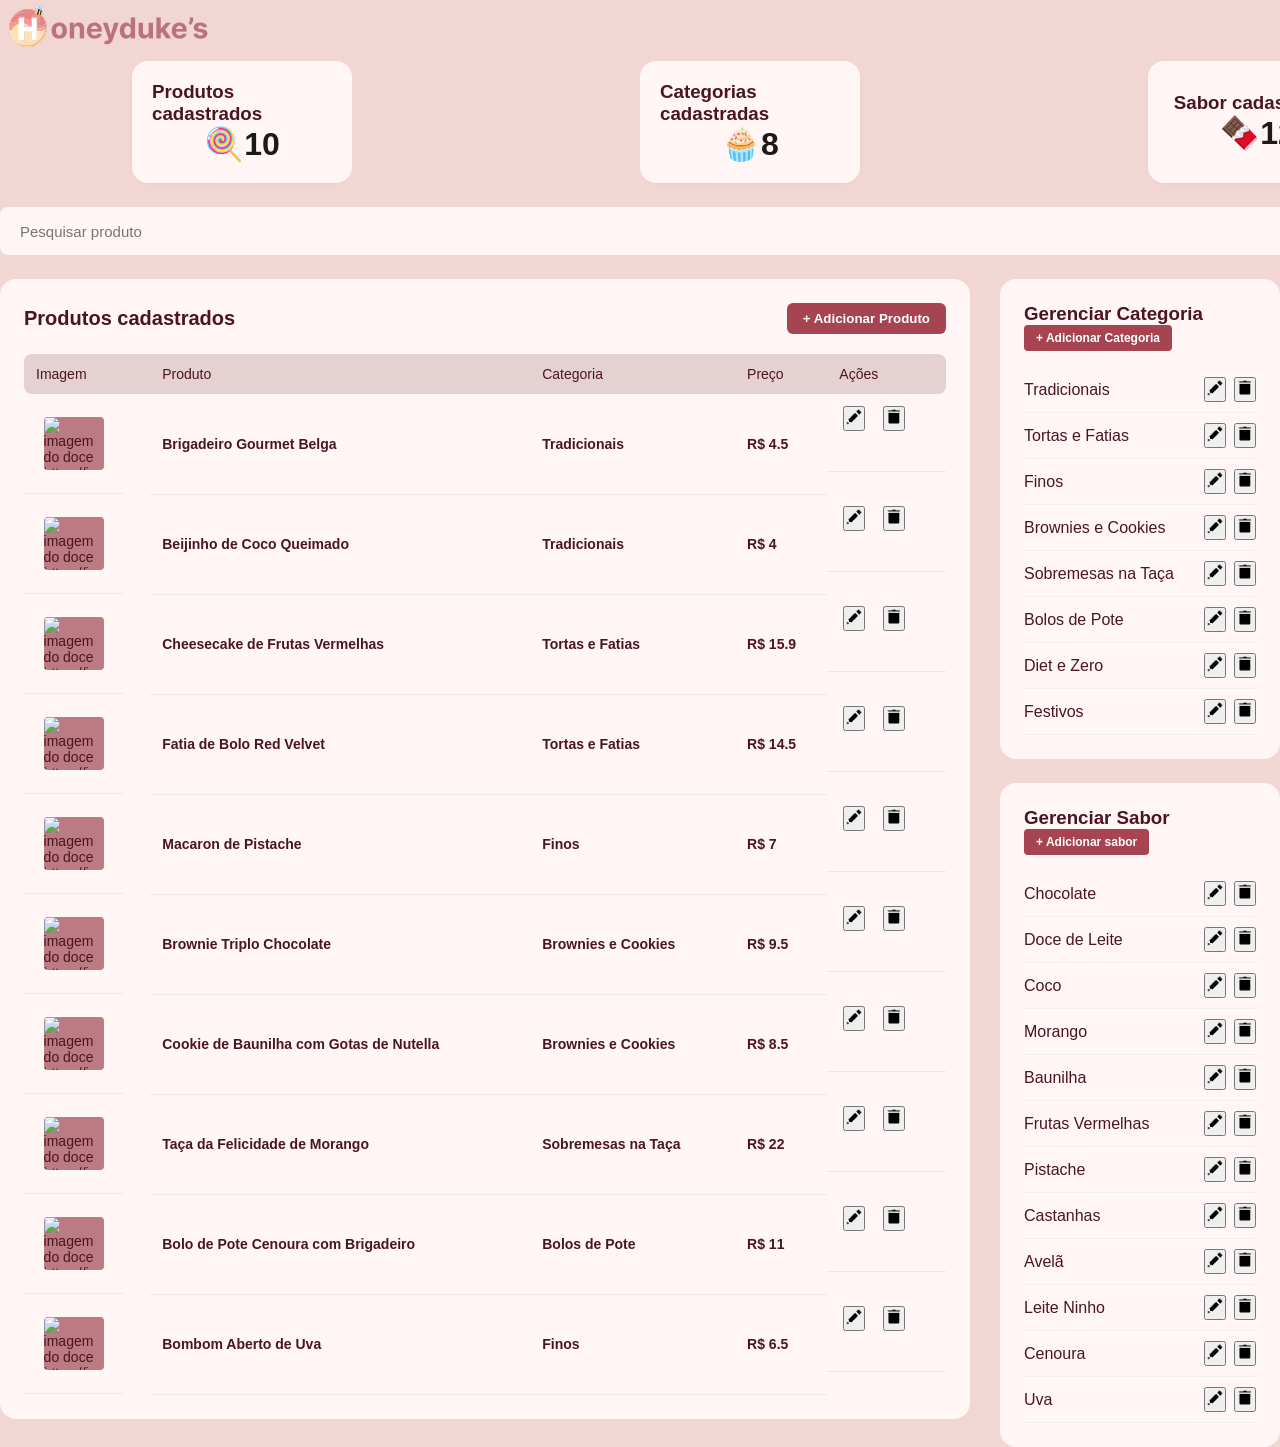
==== commit 7481bb95: "Estilizando as telas" ====
--- a/index.html
+++ b/index.html
@@ -7,10 +7,10 @@
     <title>Doceria-ADM</title>
     <link rel="stylesheet" href="./css/reset.css">
     <link rel="stylesheet" href="./css/style.css">
-    <!-- <script src="./js/main.js" defer type="module"></script> -->
+    <script src="./js/main.js" defer type="module"></script>
 </head>
 
-<body class="body">
+<body id="body">
     <header id="header">
     </header>
     
@@ -18,7 +18,9 @@
         
         <div class="padronizar-tela-login">
             <div class="containerLogar" id="logar">
-                <img src="./img/logo.png" alt="logo" class="logo">
+                <div class="guardarLogo">
+                    <img src="./img/logo.png" alt="logo">
+                </div>
                 <div class="guardarItens">
                     <h2>Seja bem vindo(a)!</h2>
                     <button class="btn-login" id="btn-logar">ENTRAR</button>
@@ -27,9 +29,10 @@
     
             <div class="containerCadastrar" id="cadastrar">
                 <div class="guardarCadastro">
-                    <input type="text" placeholder="Nome" class="inputCadastro">
-                    <input type="email" placeholder="E-mail" class="inputCadastro">
-                    <input type="password" placeholder="Senha" class="inputCadastro">
+                    <h2>CRIE UMA CONTA</h2>
+                    <input type="text" placeholder="Nome" id="coletar-nome">
+                    <input type="email" placeholder="E-mail" id="coletar-email">
+                    <input type="password" placeholder="Senha" id="coletar-senha">
                     <button id="criarCadastro" class="btn-login">CRIAR</button>
                 </div>
     
--- a/css/style.css
+++ b/css/style.css
@@ -3,6 +3,10 @@
     background-color: #F2D6D3;
     font-family: sans-serif; 
     color: #4A1521; 
+}
+
+.padding-body{
+    padding: 40px;
 }
 
 
@@ -315,6 +319,24 @@
     display: none;
 }
 
+
+.div-estoque{
+    width: 300px;
+    height: 100px;
+    gap: 50px;
+    display: flex;
+    justify-content: center;
+}
+
+.div-estoque button{
+    width: 100px;
+    height: 50px;
+    color: #FFF6F5;
+    font-weight: bold;
+    background-color: #A64452;
+}
+
+
 .padronizar-tela-login{
     display: flex;
 }
@@ -329,9 +351,86 @@
 }
 
 
+
+.guardarLogo{
+    height: 200px;
+    display: flex;
+    justify-content: center;
+    align-items: center;
+    
+}
+
+.guardarLogo img{
+    
+    width: 300px;
+    height: 100px;
+}
+
+
+.guardarItens{
+    display: flex;
+    gap: 20px;
+    flex-direction: column;
+    justify-content: center;
+    align-items: center;
+    height: 100%;
+    
+}
+
+.guardarItens h2{
+    font-size: 40px;
+    font-weight: bold;
+    color: #A64452;
+}
+
+.guardarItens button{
+    width: 120px;
+    height: 50px;
+    color: #FFF6F5;
+    border-radius: 10px;
+    font-weight: bold;
+    background-color: #8A2535;
+}
+
 .containerCadastrar{
-    flex: 2;
-    width: 1200px ;
-    height: 950px;
+    width: 1200px;
+    height: 950;
     background-color: #F7E4E3;
-}+}
+
+
+.guardarCadastro{
+    height: 100%;
+    display: flex;
+    flex-direction: column;
+    gap: 20px;
+    align-items: center;
+    justify-content: center;
+    
+
+}
+
+.guardarCadastro h2{
+    color: #A64452;
+
+}
+
+
+.guardarCadastro input{
+    padding: 5px;
+    width: 600px;
+    height: 50px;
+    background-color: #BA737C;
+    color: #FFF6F5;
+    font-weight: bold;
+}
+
+.guardarCadastro button{
+    width: 120px;
+    height: 50px;
+    color: #FFF6F5;
+    border-radius: 10px;
+    font-weight: bold;
+    background-color: #8A2535;
+}
+
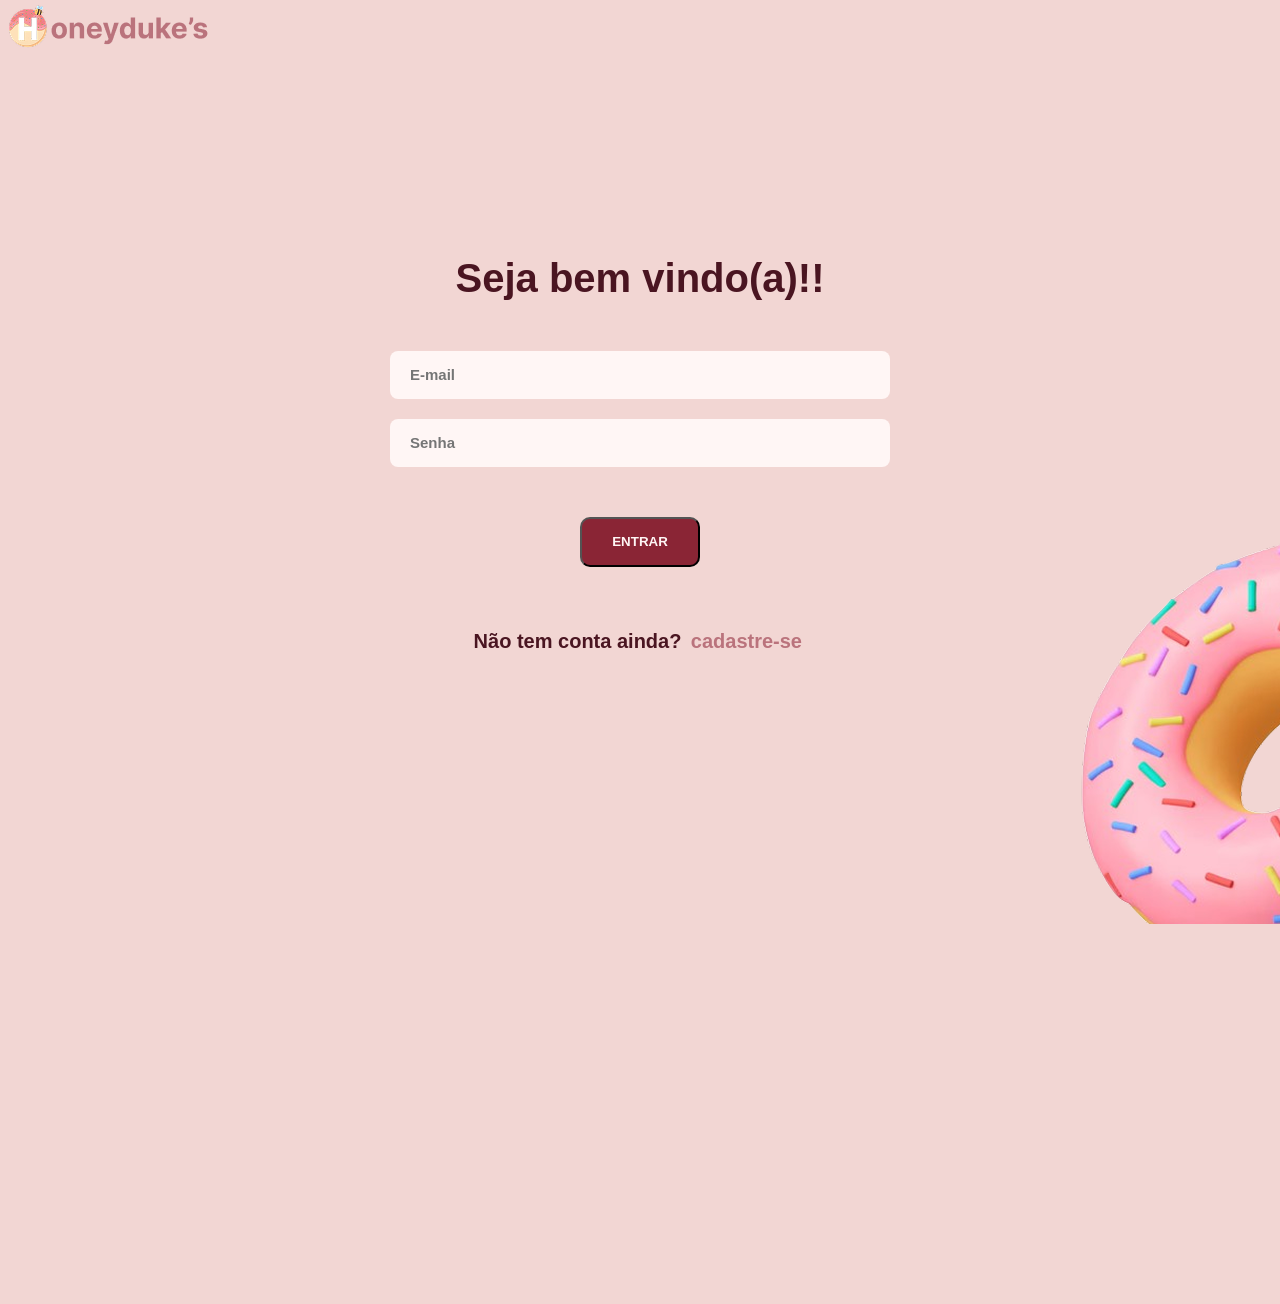
==== commit 6041d87b: "Telas finalizadas, agora falta integrar com o backend" ====
--- a/index.html
+++ b/index.html
@@ -12,33 +12,10 @@
 
 <body id="body">
     <header id="header">
+
     </header>
     
     <main id="main">
-        
-        <div class="padronizar-tela-login">
-            <div class="containerLogar" id="logar">
-                <div class="guardarLogo">
-                    <img src="./img/logo.png" alt="logo">
-                </div>
-                <div class="guardarItens">
-                    <h2>Seja bem vindo(a)!</h2>
-                    <button class="btn-login" id="btn-logar">ENTRAR</button>
-                </div>
-            </div>
-    
-            <div class="containerCadastrar" id="cadastrar">
-                <div class="guardarCadastro">
-                    <h2>CRIE UMA CONTA</h2>
-                    <input type="text" placeholder="Nome" id="coletar-nome">
-                    <input type="email" placeholder="E-mail" id="coletar-email">
-                    <input type="password" placeholder="Senha" id="coletar-senha">
-                    <button id="criarCadastro" class="btn-login">CRIAR</button>
-                </div>
-    
-            </div>
-
-        </div>
 
     </main>
 
--- a/css/style.css
+++ b/css/style.css
@@ -1,5 +1,5 @@
 body {
-    /* padding: 40px;       utilizar somente quando for fazer as outras telas sem ser a de login */
+    overflow-x: hidden ;   
     background-color: #F2D6D3;
     font-family: sans-serif; 
     color: #4A1521; 
@@ -320,20 +320,19 @@
 }
 
 
-.div-estoque{
-    width: 300px;
-    height: 100px;
-    gap: 50px;
-    display: flex;
-    justify-content: center;
-}
-
-.div-estoque button{
-    width: 100px;
-    height: 50px;
-    color: #FFF6F5;
-    font-weight: bold;
-    background-color: #A64452;
+
+.estoque-radio {
+    display: flex;
+    flex-direction: column;
+    gap: 8px; 
+}
+
+
+.estoque-radio label {
+    display: inline-flex;
+    align-items: center;
+    gap: 4px; 
+    cursor: pointer;
 }
 
 
@@ -434,3 +433,70 @@
     background-color: #8A2535;
 }
 
+.container-logar{
+    display: flex;
+    flex-direction: column;
+    align-items: center;
+    justify-content: center;
+    height: 800px;
+    gap: 50px;
+}
+
+.container-logar h2{
+    font-size: 40px;
+    font-weight: bold;
+}
+
+.rosquinha{
+    position: relative;
+    left: 82%;
+    bottom: 376px;
+}
+
+.guardar-input{
+    display: flex;
+    align-items: center;
+    flex-direction: column;
+    width: 400px;
+ 
+    gap: 20px;
+}
+
+.guardar-input input{
+    font-size: 15px;
+    font-weight: bold;
+    color: #C78E89;
+    padding: 12px 20px;
+    width: 500px;
+    height: 48px;
+    border: none;
+    border-radius: 8px;
+    background-color: #FFF6F5;
+
+}
+
+.container-logar button{
+        width: 120px;
+        height: 50px;
+        color: #FFF6F5;
+        border-radius: 10px;
+        font-weight: bold;
+        background-color: #8A2535;
+}
+
+.guardar-btn{
+    display: flex;
+    align-items: center;
+    gap: 5px;
+}
+
+.guardar-btn h2{
+    font-size: 20px;
+}
+
+.guardar-btn button{
+    font-size: 20px;
+    color: #BA737C;
+    background-color: transparent;
+    border: none;
+}
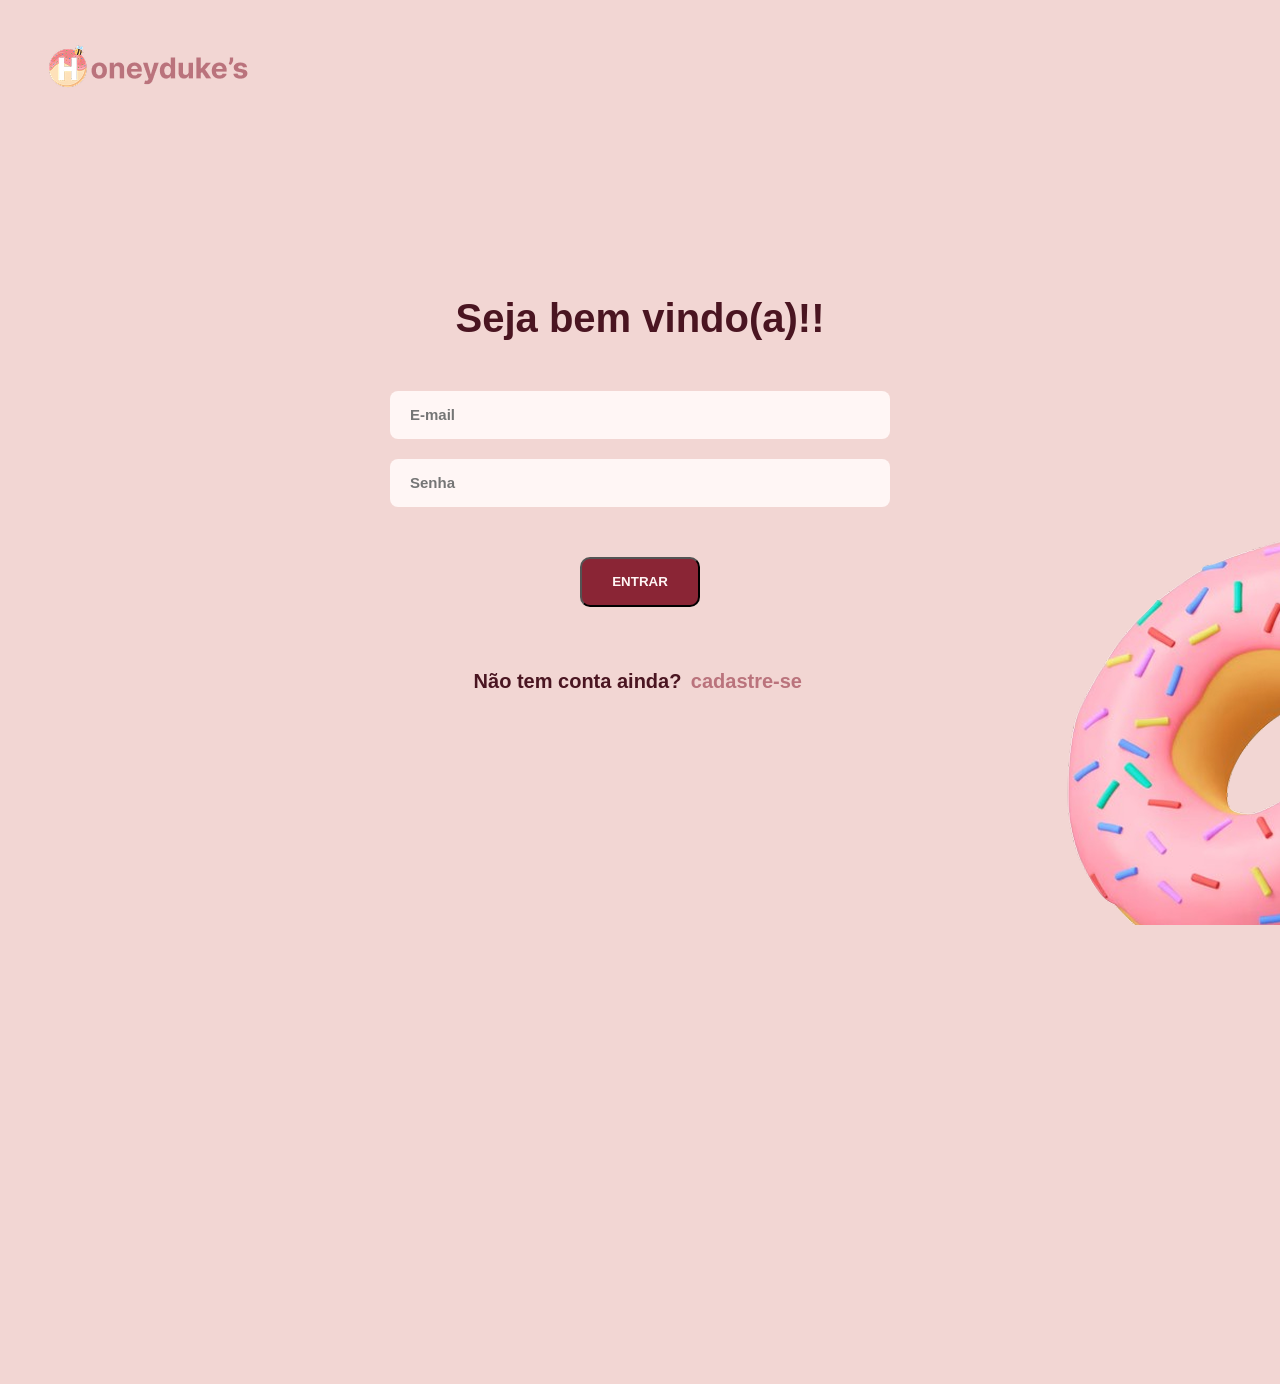
==== commit 5062babb: "Separando o .css de todas as telas e melhorando a performance dela" ====
--- a/index.html
+++ b/index.html
@@ -6,7 +6,7 @@
     <meta name="viewport" content="width=device-width, initial-scale=1.0">
     <title>Doceria-ADM</title>
     <link rel="stylesheet" href="./css/reset.css">
-    <link rel="stylesheet" href="./css/style.css">
+    <link rel="stylesheet" id="style">
     <script src="./js/main.js" defer type="module"></script>
 </head>
 
